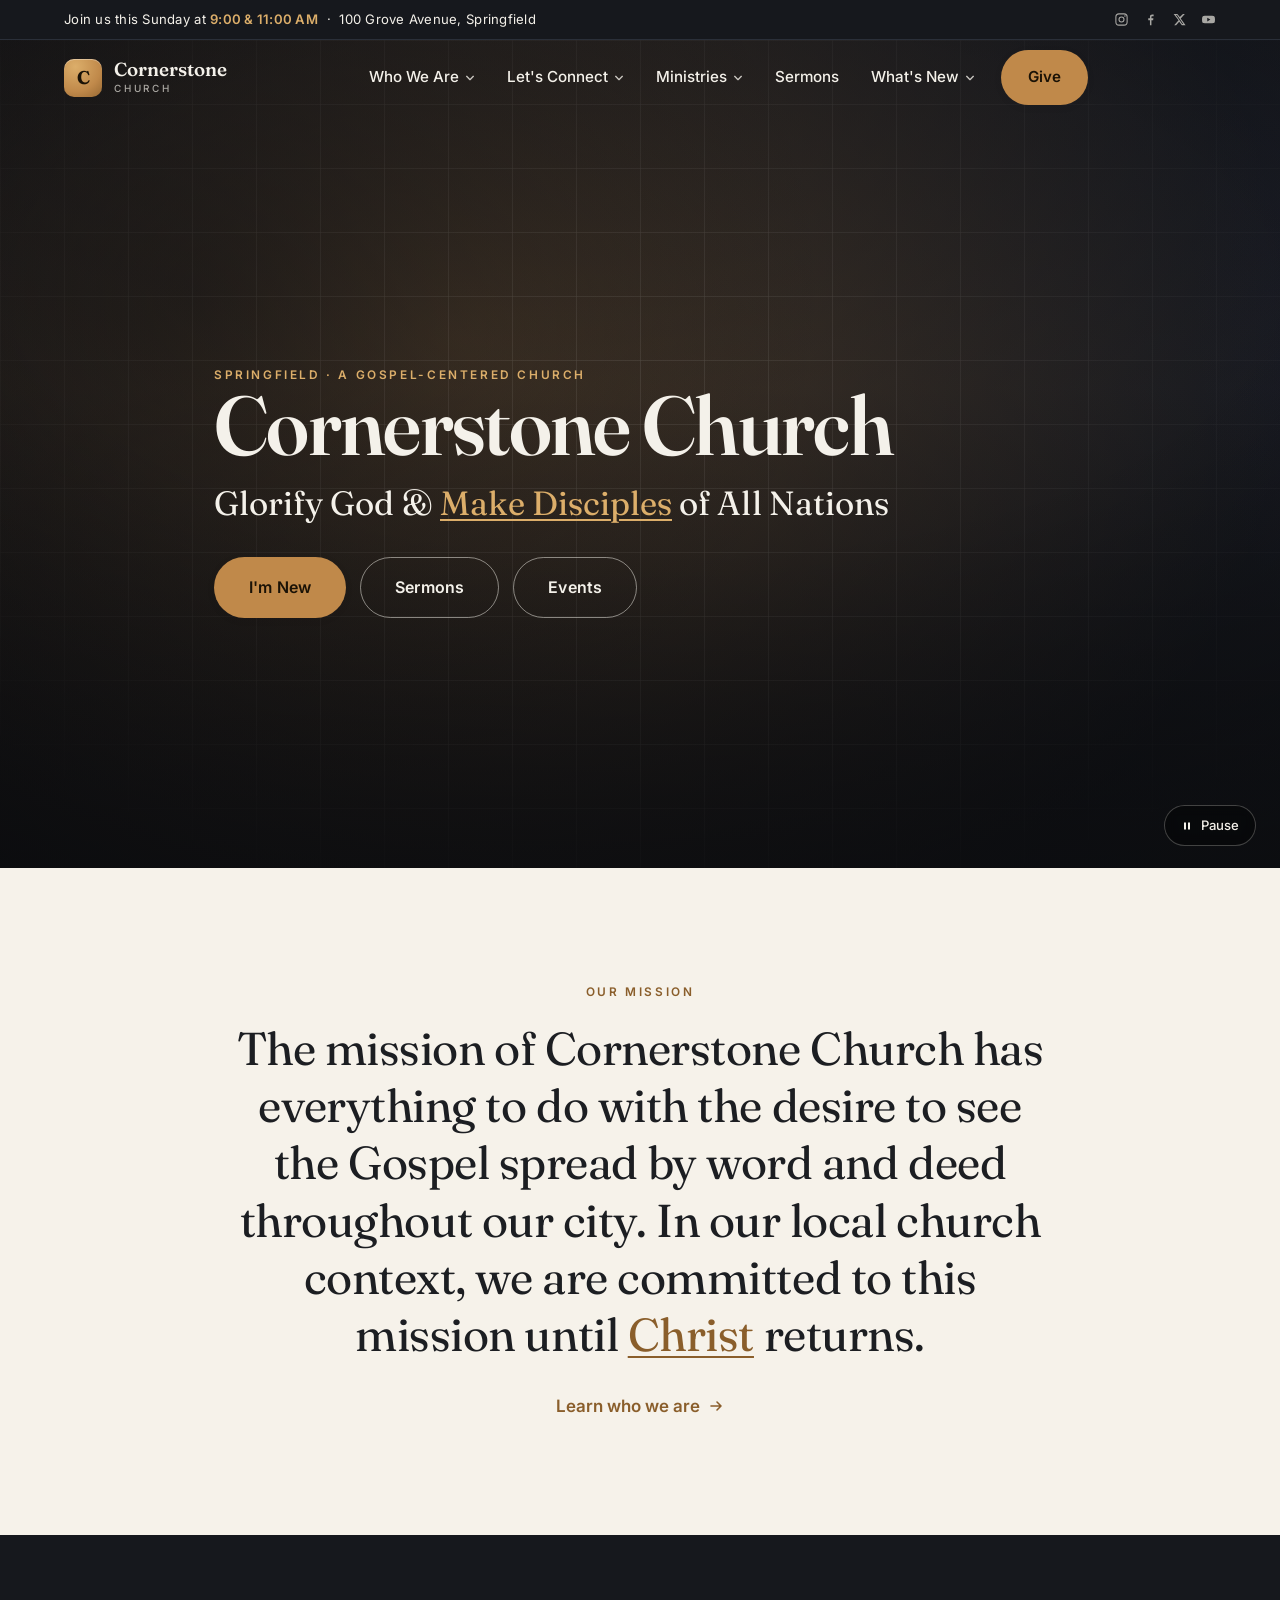
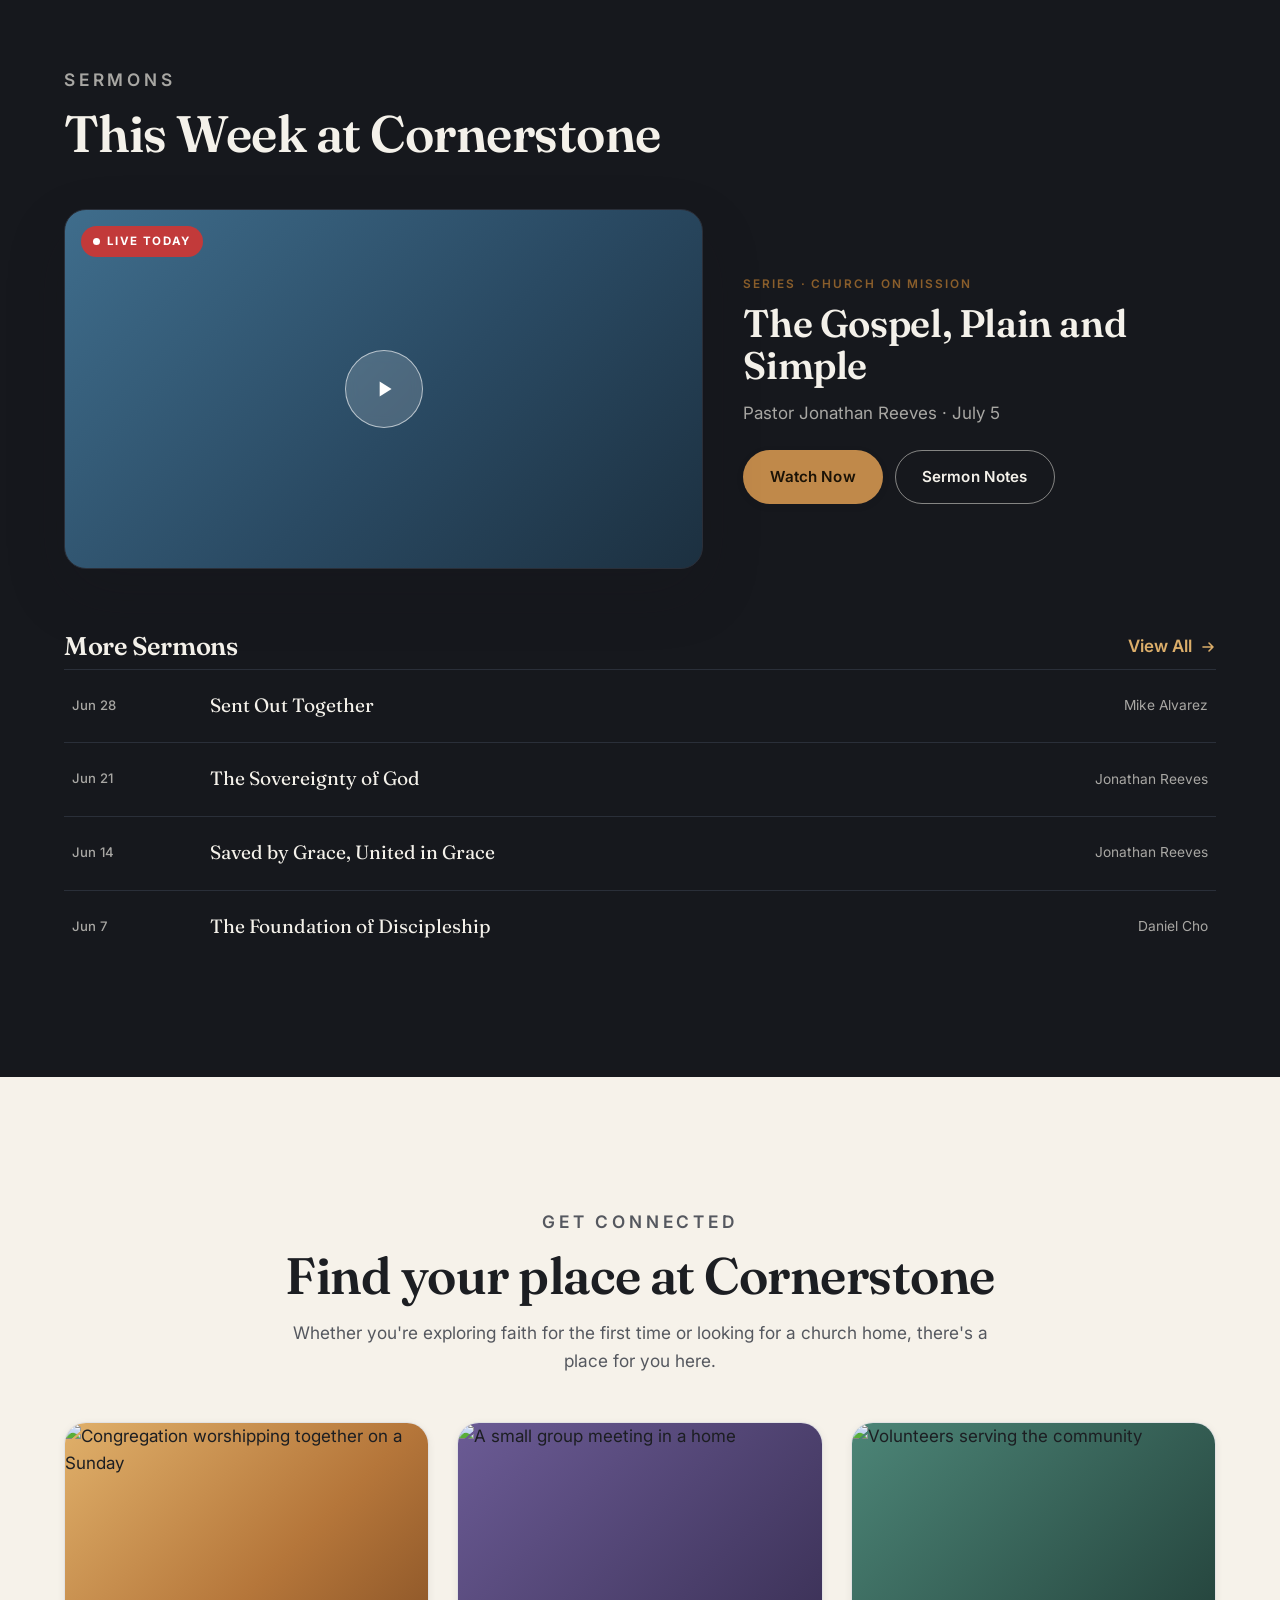
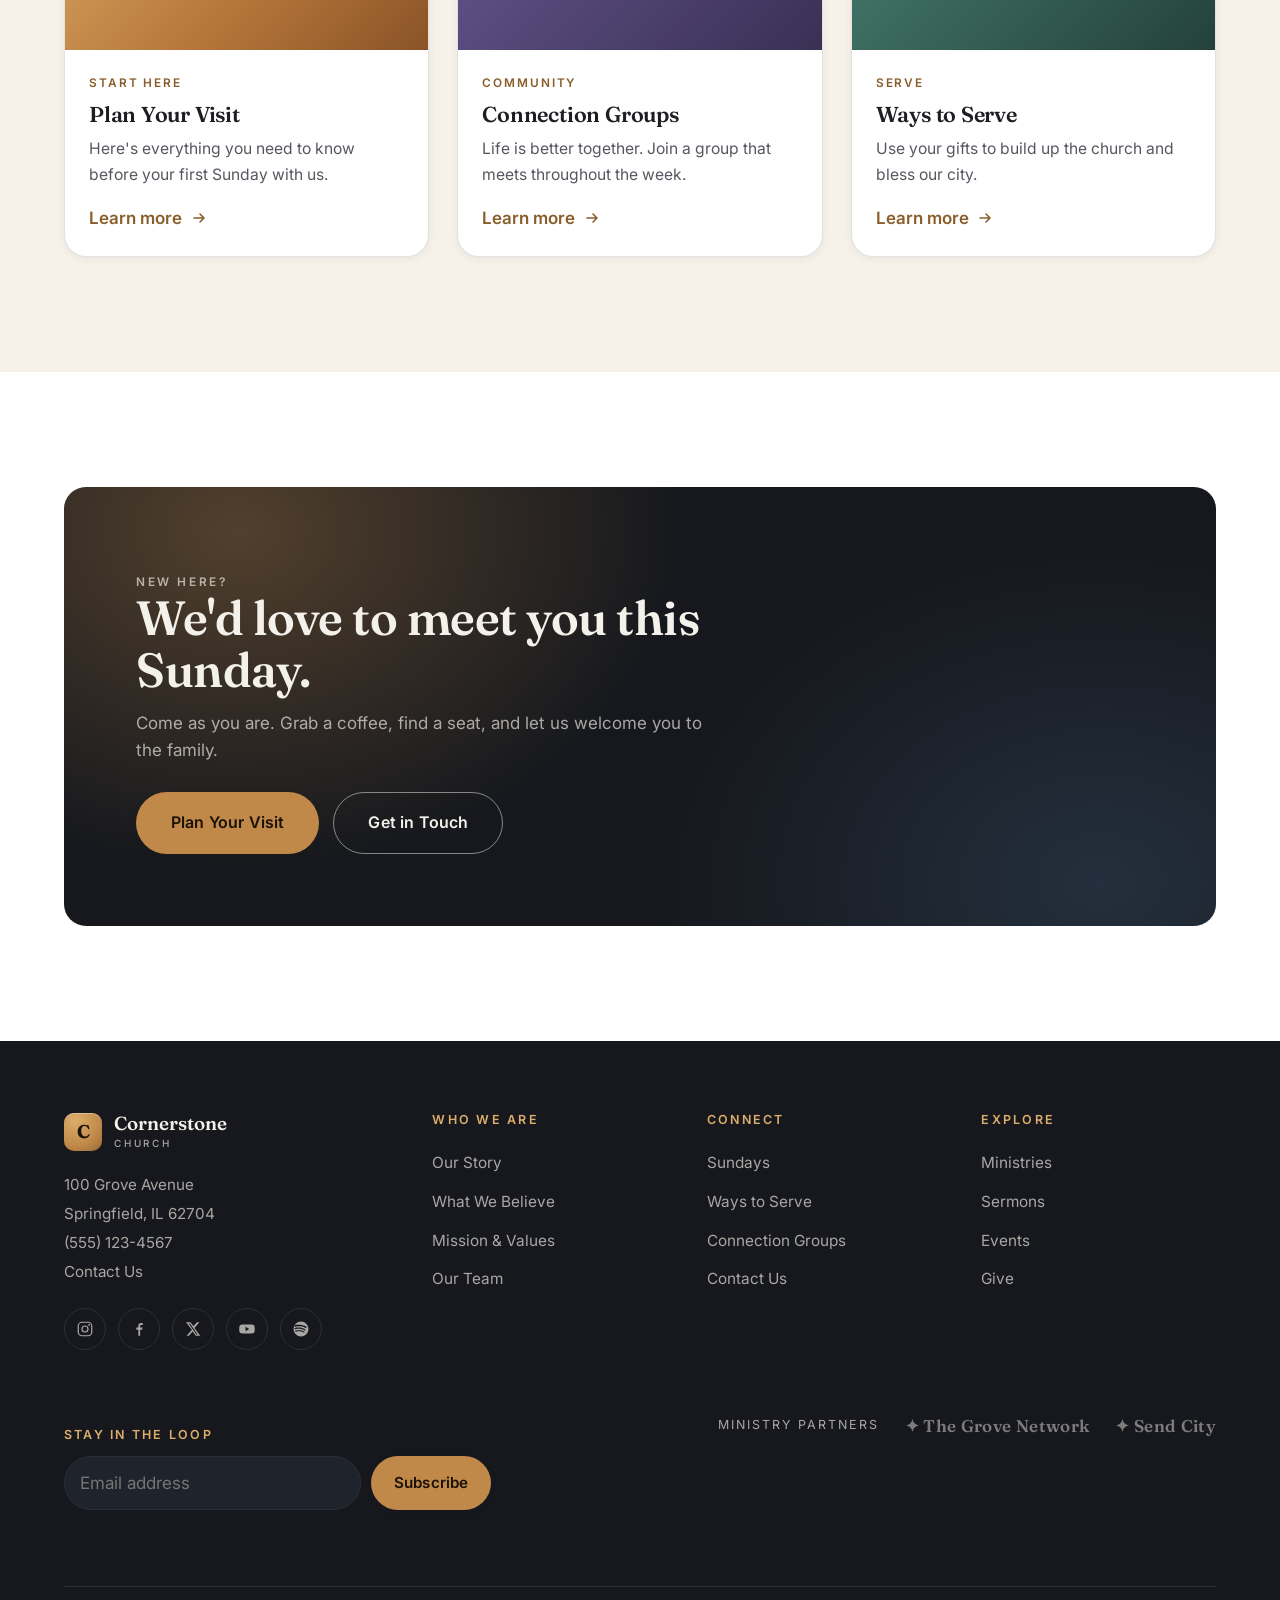
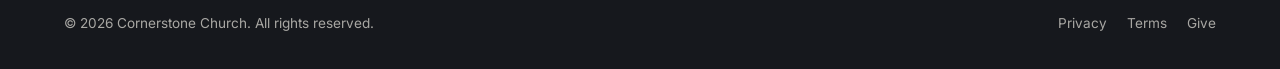
==== index.html @ a3714016 "Add files via upload" ====
<!DOCTYPE html>
<html lang="en">
<head>
  <meta charset="UTF-8" />
  <meta name="viewport" content="width=device-width, initial-scale=1" />
  <title>Cornerstone Church</title>
  <meta name="description" content="Cornerstone Church exists to glorify God and make disciples of all nations. Join us on Sundays, listen to a sermon, and find your place in our community." />
  <link rel="preconnect" href="https://fonts.googleapis.com" />
  <link rel="preconnect" href="https://fonts.gstatic.com" crossorigin />
  <link rel="stylesheet" href="assets/css/styles.css" />
</head>
<body>

  <!-- ================= Announcement bar ================= -->
  <div class="topbar">
    <div class="container topbar__inner">
      <span class="topbar__msg">Join us this Sunday at <strong>9:00&nbsp;&amp;&nbsp;11:00&nbsp;AM</strong> &nbsp;·&nbsp; 100 Grove Avenue, Springfield</span>
      <div class="topbar__socials">
        <a href="#" aria-label="Instagram"><svg viewBox="0 0 24 24" fill="none"><rect x="3" y="3" width="18" height="18" rx="5" stroke="currentColor" stroke-width="1.7"/><circle cx="12" cy="12" r="4" stroke="currentColor" stroke-width="1.7"/><circle cx="17.5" cy="6.5" r="1.2" fill="currentColor"/></svg></a>
        <a href="#" aria-label="Facebook"><svg viewBox="0 0 24 24" fill="currentColor"><path d="M13.5 21v-8h2.7l.4-3h-3.1V8.2c0-.87.24-1.46 1.5-1.46H17V4.06C16.7 4.02 15.8 3.94 14.77 3.94c-2.16 0-3.64 1.32-3.64 3.74V10H8.4v3h2.73v8z"/></svg></a>
        <a href="#" aria-label="X"><svg viewBox="0 0 24 24" fill="currentColor"><path d="M17.5 3h3l-6.6 7.5L21.7 21h-5.9l-4.3-5.6L6.5 21H3.5l7-8L2.6 3h6l3.9 5.1zM16.4 19.2h1.6L8 4.7H6.3z"/></svg></a>
        <a href="#" aria-label="YouTube"><svg viewBox="0 0 24 24" fill="currentColor"><path d="M22 8.2a2.6 2.6 0 0 0-1.83-1.84C18.5 6 12 6 12 6s-6.5 0-8.17.36A2.6 2.6 0 0 0 2 8.2 27 27 0 0 0 1.6 12 27 27 0 0 0 2 15.8a2.6 2.6 0 0 0 1.83 1.84C5.5 18 12 18 12 18s6.5 0 8.17-.36A2.6 2.6 0 0 0 22 15.8 27 27 0 0 0 22.4 12 27 27 0 0 0 22 8.2zM10 15V9l5 3z"/></svg></a>
      </div>
    </div>
  </div>

  <!-- ================= Header / Nav (transparent over hero) ================= -->
  <header class="nav" id="site-nav">
    <div class="container nav__inner">
      <a class="brand" href="index.html" aria-label="Cornerstone Church home">
        <span class="brand__mark">C</span>
        <span class="brand__name">Cornerstone<small>Church</small></span>
      </a>

      <nav aria-label="Primary navigation">
        <ul class="menu">
          <li class="has-mega">
            <a class="menu__link" href="about.html">Who We Are
              <svg class="caret" viewBox="0 0 12 12" fill="none"><path d="M2 4l4 4 4-4" stroke="currentColor" stroke-width="1.6" stroke-linecap="round" stroke-linejoin="round"/></svg>
            </a>
            <div class="mega">
              <div class="mega__lead"><b>Who We Are</b></div>
              <a class="mega__link" href="about.html">Our Story <small>How Cornerstone began</small></a>
              <a class="mega__link" href="about.html#what-we-believe">What We Believe</a>
              <a class="mega__link" href="about.html#mission-values">Mission &amp; Values</a>
              <a class="mega__link" href="about.html#team">Our Team</a>
            </div>
          </li>

          <li class="has-mega">
            <a class="menu__link" href="connect.html">Let's Connect
              <svg class="caret" viewBox="0 0 12 12" fill="none"><path d="M2 4l4 4 4-4" stroke="currentColor" stroke-width="1.6" stroke-linecap="round" stroke-linejoin="round"/></svg>
            </a>
            <div class="mega">
              <div class="mega__lead"><b>Let's Connect</b></div>
              <a class="mega__link" href="connect.html#sundays">Sundays at Cornerstone</a>
              <a class="mega__link" href="connect.html#serve">Ways to Serve</a>
              <a class="mega__link" href="connect.html#prayer">Prayer Requests</a>
              <a class="mega__link" href="contact.html">Contact Us</a>
            </div>
          </li>

          <li class="has-mega">
            <a class="menu__link" href="ministries.html">Ministries
              <svg class="caret" viewBox="0 0 12 12" fill="none"><path d="M2 4l4 4 4-4" stroke="currentColor" stroke-width="1.6" stroke-linecap="round" stroke-linejoin="round"/></svg>
            </a>
            <div class="mega">
              <div class="mega__lead"><b>Our Ministries</b></div>
              <a class="mega__link" href="ministries.html#kids">Kids</a>
              <a class="mega__link" href="ministries.html#youth">Youth</a>
              <a class="mega__link" href="ministries.html#groups">Connection Groups</a>
              <a class="mega__link" href="ministries.html#college">The Salt Company</a>
              <a class="mega__link" href="ministries.html#local">Local Missions</a>
              <a class="mega__link" href="ministries.html#global">Global Missions</a>
            </div>
          </li>

          <li><a class="menu__link" href="sermons.html">Sermons</a></li>

          <li class="has-mega">
            <a class="menu__link" href="connect.html#events">What's New
              <svg class="caret" viewBox="0 0 12 12" fill="none"><path d="M2 4l4 4 4-4" stroke="currentColor" stroke-width="1.6" stroke-linecap="round" stroke-linejoin="round"/></svg>
            </a>
            <div class="mega">
              <div class="mega__lead"><b>What's New</b></div>
              <a class="mega__link" href="connect.html#events">Events</a>
              <a class="mega__link" href="connect.html#events">Calendar</a>
              <a class="mega__link" href="sermons.html">Latest Sermons</a>
            </div>
          </li>

          <li class="menu__cta"><a class="btn btn--primary" href="give.html">Give</a></li>
        </ul>
      </nav>

      <div style="display:flex; align-items:center; gap:12px;">
        <a class="btn btn--primary nav__mobile-cta" href="give.html">Give</a>
        <button class="nav__toggle" aria-label="Open menu" aria-controls="mobile-menu">
          <svg width="22" height="22" viewBox="0 0 24 24" fill="none"><path d="M3 6h18M3 12h18M3 18h18" stroke="currentColor" stroke-width="1.8" stroke-linecap="round"/></svg>
        </button>
      </div>
    </div>
  </header>

  <!-- ================= Mobile menu ================= -->
  <div class="mobile-menu" id="mobile-menu" aria-hidden="true">
    <div class="mobile-menu__head">
      <a class="brand" href="index.html"><span class="brand__mark">C</span><span class="brand__name">Cornerstone<small>Church</small></span></a>
      <button class="mobile-menu__close" aria-label="Close menu">
        <svg width="20" height="20" viewBox="0 0 24 24" fill="none"><path d="M6 6l12 12M18 6L6 18" stroke="currentColor" stroke-width="1.8" stroke-linecap="round"/></svg>
      </button>
    </div>

    <div class="m-group">
      <button class="m-group__btn">Who We Are <svg class="caret" viewBox="0 0 12 12" fill="none"><path d="M2 4l4 4 4-4" stroke="currentColor" stroke-width="1.6" stroke-linecap="round" stroke-linejoin="round"/></svg></button>
      <div class="m-sub">
        <a href="about.html">Our Story</a>
        <a href="about.html#what-we-believe">What We Believe</a>
        <a href="about.html#mission-values">Mission &amp; Values</a>
        <a href="about.html#team">Our Team</a>
      </div>
    </div>
    <div class="m-group">
      <button class="m-group__btn">Let's Connect <svg class="caret" viewBox="0 0 12 12" fill="none"><path d="M2 4l4 4 4-4" stroke="currentColor" stroke-width="1.6" stroke-linecap="round" stroke-linejoin="round"/></svg></button>
      <div class="m-sub">
        <a href="connect.html#sundays">Sundays at Cornerstone</a>
        <a href="connect.html#serve">Ways to Serve</a>
        <a href="connect.html#prayer">Prayer Requests</a>
        <a href="contact.html">Contact Us</a>
      </div>
    </div>
    <div class="m-group">
      <button class="m-group__btn">Ministries <svg class="caret" viewBox="0 0 12 12" fill="none"><path d="M2 4l4 4 4-4" stroke="currentColor" stroke-width="1.6" stroke-linecap="round" stroke-linejoin="round"/></svg></button>
      <div class="m-sub">
        <a href="ministries.html#kids">Kids</a>
        <a href="ministries.html#youth">Youth</a>
        <a href="ministries.html#groups">Connection Groups</a>
        <a href="ministries.html#college">The Salt Company</a>
        <a href="ministries.html#local">Local Missions</a>
        <a href="ministries.html#global">Global Missions</a>
      </div>
    </div>
    <div class="m-group">
      <button class="m-group__btn">What's New <svg class="caret" viewBox="0 0 12 12" fill="none"><path d="M2 4l4 4 4-4" stroke="currentColor" stroke-width="1.6" stroke-linecap="round" stroke-linejoin="round"/></svg></button>
      <div class="m-sub">
        <a href="sermons.html">Sermons</a>
        <a href="connect.html#events">Events</a>
        <a href="connect.html#events">Calendar</a>
      </div>
    </div>

    <div class="mobile-menu__actions">
      <a class="btn btn--primary btn--lg" href="give.html" style="justify-content:center;">Give</a>
      <a class="btn btn--ghost btn--lg" href="connect.html#sundays" style="justify-content:center;">I'm New</a>
    </div>
  </div>

  <!-- ================= Hero ================= -->
  <section class="hero" id="hero">
    <div class="hero__bg"></div>
    <!-- Optimized worship hero video: self-contained, muted, faststart. Poster paints instantly. -->
    <video class="hero__video" autoplay muted loop playsinline preload="auto" poster="assets/video/worship-hero-poster.jpg" aria-hidden="true">
      <source src="assets/video/worship-hero.mp4" type="video/mp4" />
    </video>
    <div class="hero__scrim"></div>
    <div class="hero__grid-overlay"></div>
    <div class="container hero__content">
      <p class="eyebrow eyebrow--light reveal">Springfield · A Gospel-Centered Church</p>
      <h1 class="reveal" data-reveal-delay="1">Cornerstone Church</h1>
      <p class="hero__sub reveal" data-reveal-delay="2">Glorify God &amp; <a href="about.html#mission-values">Make Disciples</a> of All Nations</p>
      <div class="hero__actions reveal" data-reveal-delay="3">
        <a class="btn btn--primary btn--lg" href="connect.html#sundays">I'm New</a>
        <a class="btn btn--ghost btn--lg" href="sermons.html">Sermons</a>
        <a class="btn btn--ghost btn--lg" href="connect.html#events">Events</a>
      </div>
    </div>
    <button class="hero__pause" aria-pressed="false" aria-label="Pause background animation">
      <svg width="12" height="12" viewBox="0 0 24 24" fill="currentColor"><path d="M6 5h4v14H6zM14 5h4v14h-4z"/></svg>
      <span>Pause</span>
    </button>
  </section>

  <!-- ================= Mission statement ================= -->
  <section class="section section--cream">
    <div class="container narrow center">
      <p class="eyebrow reveal">Our Mission</p>
      <p class="statement reveal" data-reveal-delay="1" style="margin-top:18px;">
        The mission of Cornerstone Church has everything to do with the desire to see the
        Gospel spread by word and deed throughout our city. In our local church context, we
        are committed to this mission until <a href="about.html#what-we-believe">Christ</a> returns.
      </p>
      <div class="reveal" data-reveal-delay="2" style="margin-top:30px;">
        <a class="link-arrow" href="about.html">Learn who we are
          <svg width="16" height="16" viewBox="0 0 16 16" fill="none"><path d="M3 8h10M9 4l4 4-4 4" stroke="currentColor" stroke-width="1.6" stroke-linecap="round" stroke-linejoin="round"/></svg>
        </a>
      </div>
    </div>
  </section>

  <!-- ================= Latest sermon ================= -->
  <section class="section section--dark">
    <div class="container">
      <div class="section-head reveal">
        <p class="eyebrow eyebrow--light">Sermons</p>
        <h2>This Week at Cornerstone</h2>
      </div>

      <div class="sermon-feature">
        <div class="sermon-feature__media grad-cool reveal">
          <span class="badge-live">Live Today</span>
          <div class="sermon-feature__play">
            <span class="play-btn"><svg width="26" height="26" viewBox="0 0 24 24" fill="currentColor"><path d="M8 5v14l11-7z"/></svg></span>
          </div>
        </div>
        <div class="reveal" data-reveal-delay="1">
          <p class="card__tag">Series · Church on Mission</p>
          <h3 style="font-size:clamp(1.8rem,3vw,2.6rem); margin:10px 0 14px;">The Gospel, Plain and Simple</h3>
          <p style="color:var(--text-invert-soft); margin-bottom:22px;">Pastor Jonathan Reeves · July 5</p>
          <div style="display:flex; gap:12px; flex-wrap:wrap;">
            <a class="btn btn--primary" href="sermons.html">Watch Now</a>
            <a class="btn btn--ghost" href="sermons.html">Sermon Notes</a>
          </div>
        </div>
      </div>

      <!-- More sermons -->
      <div style="display:flex; align-items:flex-end; justify-content:space-between; margin:64px 0 8px;" class="reveal">
        <h3 style="font-size:1.6rem;">More Sermons</h3>
        <a class="link-arrow link-arrow--light" href="sermons.html">View All
          <svg width="16" height="16" viewBox="0 0 16 16" fill="none"><path d="M3 8h10M9 4l4 4-4 4" stroke="currentColor" stroke-width="1.6" stroke-linecap="round" stroke-linejoin="round"/></svg>
        </a>
      </div>
      <div class="sermon-list reveal" data-reveal-delay="1">
        <a class="sermon-row" href="sermons.html">
          <span class="sermon-row__date">Jun 28</span>
          <span class="sermon-row__title">Sent Out Together</span>
          <span class="sermon-row__meta">Mike Alvarez</span>
        </a>
        <a class="sermon-row" href="sermons.html">
          <span class="sermon-row__date">Jun 21</span>
          <span class="sermon-row__title">The Sovereignty of God</span>
          <span class="sermon-row__meta">Jonathan Reeves</span>
        </a>
        <a class="sermon-row" href="sermons.html">
          <span class="sermon-row__date">Jun 14</span>
          <span class="sermon-row__title">Saved by Grace, United in Grace</span>
          <span class="sermon-row__meta">Jonathan Reeves</span>
        </a>
        <a class="sermon-row" href="sermons.html">
          <span class="sermon-row__date">Jun 7</span>
          <span class="sermon-row__title">The Foundation of Discipleship</span>
          <span class="sermon-row__meta">Daniel Cho</span>
        </a>
      </div>
    </div>
  </section>

  <!-- ================= Get connected ================= -->
  <section class="section section--cream">
    <div class="container">
      <div class="section-head section-head--center reveal">
        <p class="eyebrow">Get Connected</p>
        <h2>Find your place at Cornerstone</h2>
        <p>Whether you're exploring faith for the first time or looking for a church home, there's a place for you here.</p>
      </div>
      <div class="grid grid-3">
        <a class="card reveal" href="connect.html#sundays">
          <div class="card__media grad-warm"><img class="media-img" src="https://d8j0ntlcm91z4.cloudfront.net/user_3E9CPm0AuV3q70Xl4UHu15ShiqX/hf_20260827_152828_6ec32d91-7f77-4d59-9680-bf36b2cd5e67.png" alt="Congregation worshipping together on a Sunday" loading="lazy"></div>
          <div class="card__body">
            <span class="card__tag">Start Here</span>
            <h3 class="card__title">Plan Your Visit</h3>
            <p class="card__text">Here's everything you need to know before your first Sunday with us.</p>
            <span class="card__foot link-arrow">Learn more
              <svg width="16" height="16" viewBox="0 0 16 16" fill="none"><path d="M3 8h10M9 4l4 4-4 4" stroke="currentColor" stroke-width="1.6" stroke-linecap="round" stroke-linejoin="round"/></svg>
            </span>
          </div>
        </a>
        <a class="card reveal" data-reveal-delay="1" href="ministries.html#groups">
          <div class="card__media grad-3"><img class="media-img" src="https://d8j0ntlcm91z4.cloudfront.net/user_3E9CPm0AuV3q70Xl4UHu15ShiqX/hf_20260827_152829_5823cb05-038d-4dc3-8be7-37bb07fc2fe9.png" alt="A small group meeting in a home" loading="lazy"></div>
          <div class="card__body">
            <span class="card__tag">Community</span>
            <h3 class="card__title">Connection Groups</h3>
            <p class="card__text">Life is better together. Join a group that meets throughout the week.</p>
            <span class="card__foot link-arrow">Learn more
              <svg width="16" height="16" viewBox="0 0 16 16" fill="none"><path d="M3 8h10M9 4l4 4-4 4" stroke="currentColor" stroke-width="1.6" stroke-linecap="round" stroke-linejoin="round"/></svg>
            </span>
          </div>
        </a>
        <a class="card reveal" data-reveal-delay="2" href="connect.html#serve">
          <div class="card__media grad-4"><img class="media-img" src="https://d8j0ntlcm91z4.cloudfront.net/user_3E9CPm0AuV3q70Xl4UHu15ShiqX/hf_20260827_152828_44c387d2-a108-45a5-bc75-0851f982a51d.png" alt="Volunteers serving the community" loading="lazy"></div>
          <div class="card__body">
            <span class="card__tag">Serve</span>
            <h3 class="card__title">Ways to Serve</h3>
            <p class="card__text">Use your gifts to build up the church and bless our city.</p>
            <span class="card__foot link-arrow">Learn more
              <svg width="16" height="16" viewBox="0 0 16 16" fill="none"><path d="M3 8h10M9 4l4 4-4 4" stroke="currentColor" stroke-width="1.6" stroke-linecap="round" stroke-linejoin="round"/></svg>
            </span>
          </div>
        </a>
      </div>
    </div>
  </section>

  <!-- ================= CTA band ================= -->
  <section class="section section--paper">
    <div class="container">
      <div class="cta-band reveal">
        <p class="eyebrow eyebrow--light">New Here?</p>
        <h2>We'd love to meet you this Sunday.</h2>
        <p>Come as you are. Grab a coffee, find a seat, and let us welcome you to the family.</p>
        <div class="cta-band__actions">
          <a class="btn btn--primary btn--lg" href="connect.html#sundays">Plan Your Visit</a>
          <a class="btn btn--ghost btn--lg" href="contact.html">Get in Touch</a>
        </div>
      </div>
    </div>
  </section>

  <!-- ================= Footer ================= -->
  <footer class="footer">
    <div class="container">
      <div class="footer__top">
        <div class="footer__brand">
          <a class="brand" href="index.html"><span class="brand__mark">C</span><span class="brand__name">Cornerstone<small>Church</small></span></a>
          <p class="footer__addr">
            100 Grove Avenue<br />
            Springfield, IL 62704<br />
            <a href="tel:+15551234567">(555) 123-4567</a><br />
            <a href="contact.html">Contact Us</a>
          </p>
          <div class="socials">
            <a href="#" aria-label="Instagram"><svg viewBox="0 0 24 24" fill="none"><rect x="3" y="3" width="18" height="18" rx="5" stroke="currentColor" stroke-width="1.6"/><circle cx="12" cy="12" r="4" stroke="currentColor" stroke-width="1.6"/><circle cx="17.5" cy="6.5" r="1.2" fill="currentColor"/></svg></a>
            <a href="#" aria-label="Facebook"><svg viewBox="0 0 24 24" fill="currentColor"><path d="M13.5 21v-8h2.7l.4-3h-3.1V8.2c0-.87.24-1.46 1.5-1.46H17V4.06C16.7 4.02 15.8 3.94 14.77 3.94c-2.16 0-3.64 1.32-3.64 3.74V10H8.4v3h2.73v8z"/></svg></a>
            <a href="#" aria-label="X"><svg viewBox="0 0 24 24" fill="currentColor"><path d="M17.5 3h3l-6.6 7.5L21.7 21h-5.9l-4.3-5.6L6.5 21H3.5l7-8L2.6 3h6l3.9 5.1zM16.4 19.2h1.6L8 4.7H6.3z"/></svg></a>
            <a href="#" aria-label="YouTube"><svg viewBox="0 0 24 24" fill="currentColor"><path d="M22 8.2a2.6 2.6 0 0 0-1.83-1.84C18.5 6 12 6 12 6s-6.5 0-8.17.36A2.6 2.6 0 0 0 2 8.2 27 27 0 0 0 1.6 12 27 27 0 0 0 2 15.8a2.6 2.6 0 0 0 1.83 1.84C5.5 18 12 18 12 18s6.5 0 8.17-.36A2.6 2.6 0 0 0 22 15.8 27 27 0 0 0 22.4 12 27 27 0 0 0 22 8.2zM10 15V9l5 3z"/></svg></a>
            <a href="#" aria-label="Spotify"><svg viewBox="0 0 24 24" fill="currentColor"><path d="M12 2a10 10 0 1 0 0 20 10 10 0 0 0 0-20zm4.6 14.4a.75.75 0 0 1-1 .25c-2.8-1.7-6.3-2.08-10.4-1.14a.75.75 0 1 1-.33-1.46c4.5-1 8.4-.57 11.5 1.35.36.22.47.68.25 1zm1.2-2.9a.94.94 0 0 1-1.28.3c-3.2-1.96-8.06-2.53-11.84-1.38a.94.94 0 1 1-.54-1.8c4.3-1.3 9.68-.66 13.35 1.6.44.27.58.85.31 1.28zm.1-3C14.2 8.2 7.9 8 4.9 8.94a1.12 1.12 0 1 1-.65-2.15C7.7 5.7 14.66 5.93 18.98 8.5a1.12 1.12 0 1 1-1.16 1.92z"/></svg></a>
          </div>
        </div>

        <div class="footer__col">
          <h4>Who We Are</h4>
          <a href="about.html">Our Story</a>
          <a href="about.html#what-we-believe">What We Believe</a>
          <a href="about.html#mission-values">Mission &amp; Values</a>
          <a href="about.html#team">Our Team</a>
        </div>

        <div class="footer__col">
          <h4>Connect</h4>
          <a href="connect.html#sundays">Sundays</a>
          <a href="connect.html#serve">Ways to Serve</a>
          <a href="ministries.html#groups">Connection Groups</a>
          <a href="contact.html">Contact Us</a>
        </div>

        <div class="footer__col">
          <h4>Explore</h4>
          <a href="ministries.html">Ministries</a>
          <a href="sermons.html">Sermons</a>
          <a href="connect.html#events">Events</a>
          <a href="give.html">Give</a>
        </div>
      </div>

      <!-- Newsletter -->
      <div class="footer__top" style="margin-top:52px; grid-template-columns:1.4fr 2fr; align-items:start;">
        <div class="newsletter">
          <h4 style="font-family:var(--font-sans); font-size:.78rem; text-transform:uppercase; letter-spacing:.18em; color:var(--accent-2); margin-bottom:14px;">Stay in the loop</h4>
          <form data-newsletter novalidate>
            <input type="email" placeholder="Email address" aria-label="Email address" required />
            <button class="btn btn--primary" type="submit">Subscribe</button>
          </form>
          <p class="newsletter__msg" role="status" aria-live="polite"></p>
        </div>
        <div class="partners" style="justify-content:flex-end;">
          <span class="partners__label">Ministry Partners</span>
          <span class="partner-logo">✦ The Grove Network</span>
          <span class="partner-logo">✦ Send City</span>
        </div>
      </div>

      <div class="footer__bottom">
        <span>© <span data-year>2026</span> Cornerstone Church. All rights reserved.</span>
        <span style="display:flex; gap:20px; flex-wrap:wrap;">
          <a href="#">Privacy</a>
          <a href="#">Terms</a>
          <a href="give.html">Give</a>
        </span>
      </div>
    </div>
  </footer>

  <script src="assets/js/main.js"></script>
</body>
</html>
---- assets/css/styles.css ----
/* =====================================================================
   Cornerstone Church — Website Template
   A modern, self-contained church website (no external images/video).
   Structure inspired by Cottage Grove Church (Des Moines, IA).

   HOW TO CUSTOMIZE
   - Colors & fonts: edit the :root variables below.
   - Church name / service times / address: edit the HTML pages.
   - The hero "video" is a pure-CSS animated gradient (.hero__bg).
   ===================================================================== */

/* ---------- Fonts (with robust fallbacks if offline) ---------- */
@import url('https://fonts.googleapis.com/css2?family=Fraunces:opsz,wght@9..144,400;9..144,500;9..144,600;9..144,700&family=Inter:wght@400;500;600;700&display=swap');

/* ===================== Design Tokens ===================== */
:root {
  /* Brand colors */
  --ink:        #16181d;   /* near-black, dark sections + hero */
  --ink-2:      #1f232b;   /* slightly lifted charcoal */
  --ink-3:      #2a2f39;   /* borders on dark */
  --cream:      #f6f2ea;   /* warm off-white light sections */
  --paper:      #ffffff;
  --accent:     #c0894a;   /* warm brass/gold */
  --accent-2:   #dcae6a;   /* lighter gold */
  --accent-ink: #8a5e2b;   /* darker gold for text on cream */

  /* Text */
  --text:       #1c1e22;   /* body text on light */
  --text-soft:  #55585f;   /* muted on light */
  --text-invert:#f4f1ea;   /* text on dark */
  --text-invert-soft: rgba(244,241,234,.66);

  /* Lines & surfaces */
  --line:       rgba(20,22,26,.12);
  --line-strong:rgba(20,22,26,.22);

  /* Type */
  --font-display: 'Fraunces', 'Georgia', 'Times New Roman', serif;
  --font-sans:    'Inter', system-ui, -apple-system, 'Segoe UI', Roboto, sans-serif;

  /* Layout */
  --container: 1200px;
  --container-narrow: 860px;
  --radius: 14px;
  --radius-lg: 22px;
  --radius-pill: 999px;

  /* Motion & elevation */
  --ease: cubic-bezier(.22,.61,.36,1);
  --shadow-sm: 0 2px 8px rgba(20,22,26,.06);
  --shadow-md: 0 10px 30px rgba(20,22,26,.10);
  --shadow-lg: 0 24px 60px rgba(20,22,26,.18);

  /* Fixed chrome heights */
  --topbar-h: 40px;
  --nav-h: 76px;
}

/* ===================== Reset / Base ===================== */
*, *::before, *::after { box-sizing: border-box; }
* { margin: 0; }

html { scroll-behavior: smooth; -webkit-text-size-adjust: 100%; }

body {
  font-family: var(--font-sans);
  color: var(--text);
  background: var(--cream);
  line-height: 1.6;
  font-size: 17px;
  -webkit-font-smoothing: antialiased;
  text-rendering: optimizeLegibility;
  overflow-x: hidden;
}

img, svg, video { display: block; max-width: 100%; }
a { color: inherit; text-decoration: none; }
button { font: inherit; cursor: pointer; }
ul { list-style: none; padding: 0; }

h1, h2, h3, h4 {
  font-family: var(--font-display);
  font-weight: 600;
  line-height: 1.08;
  letter-spacing: -0.01em;
}

.eyebrow {
  font-family: var(--font-sans);
  text-transform: uppercase;
  letter-spacing: .22em;
  font-size: .74rem;
  font-weight: 600;
  color: var(--accent-ink);
}
.eyebrow--light { color: var(--accent-2); }

/* ===================== Layout helpers ===================== */
.container { width: 100%; max-width: var(--container); margin-inline: auto; padding-inline: 24px; }
.narrow    { max-width: var(--container-narrow); }
.section   { padding-block: clamp(64px, 9vw, 128px); }
.section--tight { padding-block: clamp(48px, 6vw, 84px); }

.section--dark  { background: var(--ink); color: var(--text-invert); }
.section--ink2  { background: var(--ink-2); color: var(--text-invert); }
.section--cream { background: var(--cream); }
.section--paper { background: var(--paper); }

.center { text-align: center; }
.max-60ch { max-width: 62ch; }
.mx-auto { margin-inline: auto; }

.grid { display: grid; gap: 28px; }
.grid-2 { grid-template-columns: repeat(2, 1fr); }
.grid-3 { grid-template-columns: repeat(3, 1fr); }
.grid-4 { grid-template-columns: repeat(4, 1fr); }

/* ===================== Buttons ===================== */
.btn {
  display: inline-flex; align-items: center; gap: .55em;
  padding: 14px 26px;
  border-radius: var(--radius-pill);
  font-weight: 600; font-size: .95rem;
  letter-spacing: .01em;
  border: 1.5px solid transparent;
  transition: transform .25s var(--ease), background-color .25s var(--ease), color .25s var(--ease), border-color .25s var(--ease), box-shadow .25s var(--ease);
  white-space: nowrap;
}
.btn:hover { transform: translateY(-2px); }
.btn:active { transform: translateY(0); }

.btn--primary { background: var(--accent); color: #1a1206; box-shadow: var(--shadow-sm); }
.btn--primary:hover { background: var(--accent-2); box-shadow: var(--shadow-md); }

.btn--ghost { background: transparent; color: var(--text-invert); border-color: rgba(244,241,234,.5); }
.btn--ghost:hover { background: rgba(244,241,234,.1); border-color: var(--text-invert); }

.btn--dark { background: var(--ink); color: var(--text-invert); }
.btn--dark:hover { background: var(--ink-2); }

.btn--outline-ink { background: transparent; color: var(--text); border-color: var(--line-strong); }
.btn--outline-ink:hover { background: var(--ink); color: var(--text-invert); border-color: var(--ink); }

.btn--lg { padding: 17px 34px; font-size: 1rem; }

.link-arrow {
  display: inline-flex; align-items: center; gap: .5em;
  font-weight: 600; color: var(--accent-ink);
}
.link-arrow svg { transition: transform .25s var(--ease); }
.link-arrow:hover svg { transform: translateX(4px); }
.link-arrow--light { color: var(--accent-2); }

/* ===================== Announcement bar ===================== */
.topbar {
  background: var(--ink);
  color: var(--text-invert);
  min-height: var(--topbar-h);
  display: flex; align-items: center;
  font-size: .82rem; letter-spacing: .02em;
  border-bottom: 1px solid var(--ink-3);
}
.topbar__inner { display: flex; align-items: center; justify-content: space-between; gap: 16px; width: 100%; }
.topbar__msg { text-align: left; }
.topbar strong { color: var(--accent-2); font-weight: 600; }
.topbar__socials { display: flex; align-items: center; gap: 14px; flex: none; }
.topbar__socials a { color: var(--text-invert-soft); display: inline-flex; transition: color .2s var(--ease); }
.topbar__socials a:hover { color: var(--accent-2); }
.topbar__socials svg { width: 15px; height: 15px; }

/* Social icons on light backgrounds (e.g. Contact page). Higher specificity than
   the footer's .socials a so the dark glyph color wins on light surfaces. */
.socials.socials--ink a { color: var(--text-soft); border-color: var(--line-strong); }
.socials.socials--ink a:hover { color: #1a1206; background: var(--accent-2); border-color: var(--accent-2); }

/* ===================== Header / Nav ===================== */
.nav {
  position: sticky; top: 0; z-index: 60;
  height: var(--nav-h);
  background: rgba(22,24,29,.0);
  transition: background-color .3s var(--ease), box-shadow .3s var(--ease), border-color .3s var(--ease);
  border-bottom: 1px solid transparent;
}
.nav__inner {
  height: 100%;
  display: flex; align-items: center; justify-content: space-between;
  gap: 24px;
}

/* Solid states: when scrolled OR on interior (non-hero) pages */
.nav.is-solid, .nav.is-scrolled {
  background: rgba(18,20,25,.92);
  backdrop-filter: saturate(140%) blur(10px);
  border-bottom-color: var(--ink-3);
  box-shadow: 0 8px 30px rgba(0,0,0,.25);
}

.brand { display: inline-flex; align-items: center; gap: 12px; color: var(--text-invert); }
.brand__mark {
  width: 38px; height: 38px; border-radius: 10px; flex: none;
  background:
    radial-gradient(120% 120% at 30% 20%, var(--accent-2), var(--accent) 55%, var(--accent-ink) 100%);
  display: grid; place-items: center;
  color: #1a1206; font-family: var(--font-display); font-weight: 700; font-size: 1.15rem;
  box-shadow: inset 0 1px 0 rgba(255,255,255,.35);
}
.brand__name { font-family: var(--font-display); font-weight: 600; font-size: 1.18rem; line-height: 1; color: var(--text-invert); }
.brand__name small { display: block; font-family: var(--font-sans); font-weight: 500; font-size: .62rem; letter-spacing: .28em; text-transform: uppercase; color: var(--text-invert-soft); margin-top: 5px; }

/* Primary menu */
.menu { display: flex; align-items: center; gap: 4px; }
.menu > li { position: relative; }
.menu__link {
  display: inline-flex; align-items: center; gap: 6px;
  padding: 10px 14px; border-radius: 10px;
  color: var(--text-invert); font-weight: 500; font-size: .95rem;
  transition: background-color .2s var(--ease), color .2s var(--ease);
}
.menu__link:hover { background: rgba(244,241,234,.1); }
.menu__link.is-active { color: var(--accent-2); }
.menu__link .caret { width: 10px; height: 10px; transition: transform .25s var(--ease); opacity: .8; }
.has-mega:hover .caret, .has-mega:focus-within .caret { transform: rotate(180deg); }

.menu__cta { margin-left: 8px; }

/* Mega menu / dropdown */
.mega {
  position: absolute; top: calc(100% + 10px); left: 50%; transform: translateX(-50%) translateY(8px);
  min-width: 260px; background: var(--paper); color: var(--text);
  border-radius: var(--radius); box-shadow: var(--shadow-lg);
  padding: 12px; opacity: 0; visibility: hidden; pointer-events: none;
  transition: opacity .22s var(--ease), transform .22s var(--ease), visibility .22s;
  border: 1px solid var(--line);
}
.has-mega:hover .mega, .has-mega:focus-within .mega {
  opacity: 1; visibility: visible; pointer-events: auto; transform: translateX(-50%) translateY(0);
}
.mega::before { /* hover bridge */
  content: ""; position: absolute; bottom: 100%; left: 0; right: 0; height: 14px;
}
.mega__link { display: block; padding: 10px 14px; border-radius: 9px; font-size: .95rem; font-weight: 500; color: var(--text); transition: background-color .18s var(--ease), color .18s var(--ease); }
.mega__link:hover { background: var(--cream); color: var(--accent-ink); }
.mega__link small { display: block; font-weight: 400; color: var(--text-soft); font-size: .82rem; margin-top: 2px; }
.mega__lead { padding: 10px 14px 12px; border-bottom: 1px solid var(--line); margin-bottom: 6px; }
.mega__lead b { font-family: var(--font-display); font-size: 1.05rem; }

/* Mobile controls */
.nav__toggle { display: none; }
.nav__mobile-cta { display: none; }

/* ===================== Mobile menu ===================== */
.mobile-menu {
  position: fixed; inset: 0; z-index: 70;
  background: var(--ink);
  transform: translateX(100%);
  transition: transform .38s var(--ease);
  display: flex; flex-direction: column;
  padding: 20px 24px 40px;
  overflow-y: auto;
}
.mobile-menu.is-open { transform: translateX(0); }
.mobile-menu__head { display: flex; align-items: center; justify-content: space-between; height: var(--nav-h); }
.mobile-menu__close { width: 44px; height: 44px; border-radius: 10px; border: 1px solid var(--ink-3); background: transparent; color: var(--text-invert); display: grid; place-items: center; }
.m-group { border-top: 1px solid var(--ink-3); }
.m-group__btn { width: 100%; display: flex; align-items: center; justify-content: space-between; padding: 18px 4px; color: var(--text-invert); font-family: var(--font-display); font-size: 1.35rem; background: none; border: none; }
.m-group__btn .caret { width: 14px; transition: transform .25s var(--ease); }
.m-group.is-open .m-group__btn .caret { transform: rotate(180deg); }
.m-sub { max-height: 0; overflow: hidden; transition: max-height .3s var(--ease); }
.m-group.is-open .m-sub { max-height: 480px; }
.m-sub a { display: block; padding: 11px 4px 11px 16px; color: var(--text-invert-soft); font-size: 1.02rem; }
.m-sub a:hover { color: var(--accent-2); }
.mobile-menu__actions { margin-top: 28px; display: grid; gap: 12px; }

/* ===================== Hero ===================== */
.hero {
  position: relative;
  min-height: min(92vh, 860px);
  margin-top: calc(-1 * var(--nav-h)); /* pull under transparent nav */
  padding-top: var(--nav-h);
  display: grid; align-items: center;
  color: var(--text-invert);
  overflow: hidden;
  isolation: isolate;
}
.hero__bg {
  position: absolute; inset: 0; z-index: -3;
  background:
    radial-gradient(60% 80% at 20% 20%, rgba(192,137,74,.42), transparent 60%),
    radial-gradient(70% 90% at 85% 15%, rgba(120,80,150,.30), transparent 55%),
    radial-gradient(90% 90% at 70% 90%, rgba(40,90,120,.38), transparent 60%),
    linear-gradient(210deg, #20242e, #14161b 60%, #0f1013);
  background-size: 180% 180%, 200% 200%, 200% 200%, 100% 100%;
  animation: heroDrift 26s var(--ease) infinite alternate;
}
.hero__bg::after { /* subtle grain/vignette */
  content: ""; position: absolute; inset: 0;
  background: radial-gradient(120% 80% at 50% 30%, transparent 40%, rgba(0,0,0,.5) 100%);
}
@keyframes heroDrift {
  0%   { background-position: 0% 0%, 100% 0%, 50% 100%, 0 0; }
  100% { background-position: 100% 60%, 0% 40%, 30% 60%, 0 0; }
}
.hero.is-paused .hero__bg { animation-play-state: paused; }

/* Generated worship video layer (sits above the gradient fallback) */
.hero__video {
  position: absolute; inset: 0; z-index: -2;
  width: 100%; height: 100%; object-fit: cover;
  opacity: 0; transition: opacity 1.2s var(--ease);
}
.hero__video.is-ready { opacity: 1; }
/* Darkening scrim so the light hero text stays legible over bright footage */
.hero__scrim {
  position: absolute; inset: 0; z-index: -1; pointer-events: none;
  background:
    linear-gradient(180deg, rgba(12,13,16,.55), rgba(12,13,16,.30) 42%, rgba(12,13,16,.78)),
    radial-gradient(90% 120% at 15% 30%, rgba(12,13,16,.45), transparent 55%);
}

.hero__grid-overlay { /* faint line texture */
  position: absolute; inset: 0; z-index: -1; opacity: .16; pointer-events: none;
  background-image: linear-gradient(rgba(255,255,255,.5) 1px, transparent 1px),
                    linear-gradient(90deg, rgba(255,255,255,.5) 1px, transparent 1px);
  background-size: 64px 64px; mask-image: radial-gradient(70% 70% at 50% 40%, #000, transparent);
}

.hero__content { max-width: 900px; }
.hero h1 {
  font-size: clamp(2.6rem, 7vw, 5.2rem);
  font-weight: 600; letter-spacing: -0.02em; line-height: .98;
}
.hero__sub {
  font-family: var(--font-display);
  font-size: clamp(1.3rem, 3vw, 2.1rem);
  font-weight: 400; color: var(--text-invert); margin-top: 18px; line-height: 1.15;
}
.hero__sub a { color: var(--accent-2); text-decoration: underline; text-underline-offset: 4px; text-decoration-thickness: 1.5px; }
.hero__actions { display: flex; flex-wrap: wrap; gap: 14px; margin-top: 34px; }

.hero__pause {
  position: absolute; right: 24px; bottom: 22px; z-index: 3;
  display: inline-flex; align-items: center; gap: 8px;
  padding: 9px 16px; border-radius: var(--radius-pill);
  background: rgba(0,0,0,.35); color: var(--text-invert);
  border: 1px solid rgba(244,241,234,.25); font-size: .82rem; font-weight: 500;
  backdrop-filter: blur(6px);
}
.hero__pause:hover { background: rgba(0,0,0,.55); }

/* Interior page header (non-hero) — extends behind the solid sticky nav */
.pagehead {
  position: relative; background: var(--ink); color: var(--text-invert);
  margin-top: calc(-1 * var(--nav-h));
  padding-top: calc(var(--nav-h) + 56px); padding-bottom: 64px; overflow: hidden;
  isolation: isolate;
}
.pagehead::before {
  content: ""; position: absolute; inset: 0; z-index: -1; opacity: .9;
  background:
    radial-gradient(60% 120% at 10% 0%, rgba(192,137,74,.28), transparent 55%),
    radial-gradient(50% 120% at 95% 10%, rgba(60,90,120,.28), transparent 55%),
    var(--ink);
}
.pagehead__breadcrumb { color: var(--text-invert-soft); font-size: .85rem; margin-bottom: 14px; letter-spacing: .02em; }
.pagehead__breadcrumb a:hover { color: var(--accent-2); }
.pagehead h1 { font-size: clamp(2.2rem, 5vw, 3.8rem); }
.pagehead p { color: var(--text-invert-soft); max-width: 60ch; margin-top: 16px; font-size: 1.08rem; }

/* ===================== Generic sections ===================== */
.section-head { max-width: 720px; margin-bottom: 48px; }
.section-head h2 { font-size: clamp(2rem, 4.4vw, 3.2rem); margin-top: 12px; }
.section-head p { color: var(--text-soft); margin-top: 16px; font-size: 1.08rem; }
.section--dark .section-head p, .section--ink2 .section-head p { color: var(--text-invert-soft); }
.section-head--center { margin-inline: auto; text-align: center; }

/* Big statement / mission */
.statement { font-family: var(--font-display); font-weight: 400; font-size: clamp(1.6rem, 3.6vw, 2.9rem); line-height: 1.24; letter-spacing: -.01em; }
.statement a { color: var(--accent-2); text-decoration: underline; text-underline-offset: 5px; text-decoration-thickness: 1.5px; }
.section--cream .statement a, .section--paper .statement a { color: var(--accent-ink); }

/* ===================== Cards ===================== */
.card {
  background: var(--paper); border-radius: var(--radius-lg);
  border: 1px solid var(--line); overflow: hidden;
  box-shadow: var(--shadow-sm);
  transition: transform .3s var(--ease), box-shadow .3s var(--ease), border-color .3s var(--ease);
  display: flex; flex-direction: column;
}
.card:hover { transform: translateY(-6px); box-shadow: var(--shadow-lg); border-color: var(--line-strong); }
.card__media { aspect-ratio: 16/10; position: relative; overflow: hidden; }
.card__media-fallback {
  position: absolute; inset: 0;
  display: grid; place-items: center; color: rgba(255,255,255,.9);
  font-family: var(--font-display); font-size: 1.1rem; letter-spacing: .04em;
}
/* Real images fill their media slot; the gradient class stays behind as fallback */
.media-img { position: absolute; inset: 0; width: 100%; height: 100%; object-fit: cover; z-index: 1; }
.card__body { padding: 24px; display: flex; flex-direction: column; gap: 10px; flex: 1; }
.card__tag { font-size: .74rem; text-transform: uppercase; letter-spacing: .16em; font-weight: 600; color: var(--accent-ink); }
.card__title { font-size: 1.35rem; }
.card__text { color: var(--text-soft); font-size: .98rem; }
.card__foot { margin-top: auto; padding-top: 8px; }

/* Gradient media presets (stand in for photos) */
.grad-1 { background: linear-gradient(135deg, #c0894a, #8a5e2b); }
.grad-2 { background: linear-gradient(135deg, #3f6d8c, #23384a); }
.grad-3 { background: linear-gradient(135deg, #6b5b95, #3a3055); }
.grad-4 { background: linear-gradient(135deg, #4c8577, #23413a); }
.grad-5 { background: linear-gradient(135deg, #b5643f, #6e3320); }
.grad-6 { background: linear-gradient(135deg, #7d8a52, #444d29); }
.grad-warm { background: linear-gradient(135deg, #e0b06a, #b5763a 60%, #8a5427); }
.grad-cool { background: linear-gradient(135deg, #3f6d8c, #2a4a63 55%, #1c3040); }

/* Sermon list */
.sermon-feature { display: grid; grid-template-columns: 1.15fr .85fr; gap: 40px; align-items: center; }
.sermon-feature__media {
  position: relative; aspect-ratio: 16/9; border-radius: var(--radius-lg); overflow: hidden;
  box-shadow: var(--shadow-lg); border: 1px solid var(--ink-3);
}
.sermon-feature__play {
  position: absolute; inset: 0; display: grid; place-items: center;
}
.play-btn {
  width: 78px; height: 78px; border-radius: 50%;
  background: rgba(255,255,255,.16); backdrop-filter: blur(6px);
  border: 1.5px solid rgba(255,255,255,.6); color: #fff;
  display: grid; place-items: center; transition: transform .25s var(--ease), background-color .25s var(--ease);
}
.play-btn:hover { transform: scale(1.06); background: rgba(255,255,255,.28); }
.badge-live {
  position: absolute; top: 16px; left: 16px; z-index: 2;
  display: inline-flex; align-items: center; gap: 7px;
  background: #c23a3a; color: #fff; font-size: .72rem; font-weight: 700; letter-spacing: .12em;
  text-transform: uppercase; padding: 6px 12px; border-radius: var(--radius-pill);
}
.badge-live::before { content: ""; width: 7px; height: 7px; border-radius: 50%; background: #fff; animation: pulse 1.4s infinite; }
@keyframes pulse { 0%,100% { opacity: 1; } 50% { opacity: .3; } }

.sermon-list { display: grid; gap: 2px; }
.sermon-row {
  display: grid; grid-template-columns: 120px 1fr auto; gap: 18px; align-items: center;
  padding: 20px 8px; border-top: 1px solid var(--line);
  transition: background-color .2s var(--ease), padding .2s var(--ease);
}
.section--dark .sermon-row { border-top-color: var(--ink-3); }
.sermon-row:hover { background: rgba(192,137,74,.08); padding-inline: 14px; }
.sermon-row__date { font-size: .82rem; color: var(--text-soft); font-weight: 500; }
.section--dark .sermon-row__date { color: var(--text-invert-soft); }
.sermon-row__title { font-family: var(--font-display); font-size: 1.2rem; }
.sermon-row__meta { font-size: .86rem; color: var(--text-soft); }
.section--dark .sermon-row__meta { color: var(--text-invert-soft); }

/* Value / feature small blocks */
.feature { display: flex; flex-direction: column; gap: 14px; }
.feature__icon {
  width: 54px; height: 54px; border-radius: 14px; flex: none;
  display: grid; place-items: center; color: #1a1206;
  background: radial-gradient(120% 120% at 30% 20%, var(--accent-2), var(--accent) 60%, var(--accent-ink));
  box-shadow: inset 0 1px 0 rgba(255,255,255,.35);
}
.feature__icon svg { width: 26px; height: 26px; }
.feature h3 { font-size: 1.3rem; }
.feature p { color: var(--text-soft); font-size: .98rem; }
.section--dark .feature p, .section--ink2 .feature p { color: var(--text-invert-soft); }

/* Numbered list of values */
.value-row { display: grid; grid-template-columns: 64px 1fr; gap: 22px; padding-block: 26px; border-top: 1px solid var(--line); }
.value-row__num { font-family: var(--font-display); font-size: 2rem; color: var(--accent-ink); line-height: 1; }
.value-row h3 { font-size: 1.4rem; margin-bottom: 8px; }
.value-row p { color: var(--text-soft); }

/* Team grid */
.team-card { text-align: center; }
.team-card__photo { aspect-ratio: 1; border-radius: var(--radius-lg); overflow: hidden; position: relative; box-shadow: var(--shadow-sm); }
.team-card__photo .card__media-fallback { font-size: 2.4rem; }
.team-card h3 { font-size: 1.22rem; margin-top: 16px; }
.team-card p { color: var(--accent-ink); font-size: .9rem; font-weight: 600; letter-spacing: .02em; }

/* Split feature (image + text) */
.split { display: grid; grid-template-columns: 1fr 1fr; gap: 56px; align-items: center; }
.split--reverse .split__media { order: 2; }
.split__media { aspect-ratio: 4/3; border-radius: var(--radius-lg); overflow: hidden; position: relative; box-shadow: var(--shadow-md); }
.split__media .card__media-fallback { font-size: 1.4rem; }
.split__body h2 { font-size: clamp(1.8rem, 3.6vw, 2.7rem); margin-top: 12px; margin-bottom: 18px; }
.split__body p { color: var(--text-soft); margin-bottom: 16px; }
.section--dark .split__body p { color: var(--text-invert-soft); }

/* Stats */
.stats { display: grid; grid-template-columns: repeat(4,1fr); gap: 24px; }
.stat { text-align: center; }
.stat__num { font-family: var(--font-display); font-size: clamp(2.4rem,5vw,3.6rem); color: var(--accent-2); line-height: 1; }
.stat__label { color: var(--text-invert-soft); font-size: .92rem; margin-top: 8px; letter-spacing: .02em; }

/* Info list (service times / contact) */
.info-list { display: grid; gap: 2px; }
.info-row { display: flex; align-items: baseline; justify-content: space-between; gap: 20px; padding: 16px 0; border-top: 1px solid var(--line); }
.info-row:first-child { border-top: none; }
.info-row__k { font-weight: 600; }
.info-row__v { color: var(--text-soft); text-align: right; }

/* CTA band */
.cta-band { position: relative; overflow: hidden; border-radius: var(--radius-lg); padding: clamp(40px,6vw,72px); background: var(--ink); color: var(--text-invert); isolation: isolate; }
.cta-band::before { content: ""; position: absolute; inset: 0; z-index: -1;
  background: radial-gradient(70% 140% at 15% 10%, rgba(192,137,74,.35), transparent 55%),
              radial-gradient(70% 140% at 90% 90%, rgba(60,90,120,.35), transparent 55%); }
.cta-band h2 { font-size: clamp(1.9rem,4vw,3rem); max-width: 20ch; }
.cta-band p { color: var(--text-invert-soft); margin-top: 14px; max-width: 52ch; }
.cta-band__actions { margin-top: 28px; display: flex; flex-wrap: wrap; gap: 14px; }

/* Forms */
.form { display: grid; gap: 18px; }
.form__row { display: grid; gap: 18px; grid-template-columns: 1fr 1fr; }
.field { display: grid; gap: 7px; }
.field label { font-size: .85rem; font-weight: 600; letter-spacing: .02em; }
.field input, .field textarea, .field select {
  font: inherit; padding: 13px 15px; border-radius: 11px;
  border: 1.5px solid var(--line-strong); background: var(--paper); color: var(--text);
  transition: border-color .2s var(--ease), box-shadow .2s var(--ease);
}
.field input:focus, .field textarea:focus, .field select:focus {
  outline: none; border-color: var(--accent); box-shadow: 0 0 0 4px rgba(192,137,74,.18);
}
.field textarea { resize: vertical; min-height: 130px; }

/* Accordion (beliefs / FAQ) */
.accordion { border-top: 1px solid var(--line); }
.acc-item { border-bottom: 1px solid var(--line); }
.acc-btn { width: 100%; display: flex; align-items: center; justify-content: space-between; gap: 20px; padding: 24px 4px; background: none; border: none; text-align: left; font-family: var(--font-display); font-size: 1.25rem; color: var(--text); }
.acc-btn .caret { width: 16px; flex: none; transition: transform .28s var(--ease); color: var(--accent-ink); }
.acc-item.is-open .acc-btn .caret { transform: rotate(45deg); }
.acc-panel { max-height: 0; overflow: hidden; transition: max-height .32s var(--ease); }
.acc-item.is-open .acc-panel { max-height: 400px; }
.acc-panel__inner { padding: 0 4px 26px; color: var(--text-soft); max-width: 70ch; }

/* ===================== Footer ===================== */
.footer { background: var(--ink); color: var(--text-invert); padding-block: 72px 34px; }
.footer__top { display: grid; grid-template-columns: 1.4fr 1fr 1fr 1fr; gap: 40px; }
.footer__brand .brand { margin-bottom: 20px; }
.footer__addr { color: var(--text-invert-soft); font-size: .95rem; line-height: 1.9; }
.footer__addr a:hover { color: var(--accent-2); }
.footer__col h4 { font-family: var(--font-sans); font-size: .78rem; text-transform: uppercase; letter-spacing: .18em; color: var(--accent-2); margin-bottom: 18px; }
.footer__col a { display: block; padding: 7px 0; color: var(--text-invert-soft); font-size: .96rem; transition: color .18s var(--ease); }
.footer__col a:hover { color: var(--text-invert); }

.socials { display: flex; gap: 12px; margin-top: 22px; }
.socials a { width: 42px; height: 42px; border-radius: 50%; border: 1px solid var(--ink-3); display: grid; place-items: center; color: var(--text-invert-soft); transition: all .2s var(--ease); }
.socials a:hover { color: #1a1206; background: var(--accent-2); border-color: var(--accent-2); transform: translateY(-2px); }
.socials svg { width: 18px; height: 18px; }

.newsletter { margin-top: 26px; }
.newsletter form { display: flex; gap: 10px; max-width: 420px; }
.newsletter input { flex: 1; padding: 12px 15px; border-radius: var(--radius-pill); border: 1px solid var(--ink-3); background: var(--ink-2); color: var(--text-invert); font: inherit; }
.newsletter input:focus { outline: none; border-color: var(--accent); }
.newsletter .btn { padding-inline: 22px; }
.newsletter__msg { font-size: .88rem; color: var(--accent-2); margin-top: 10px; min-height: 1em; }

.partners { display: flex; align-items: center; gap: 26px; flex-wrap: wrap; margin-top: 8px; }
.partners__label { font-size: .78rem; text-transform: uppercase; letter-spacing: .16em; color: var(--text-invert-soft); }
.partner-logo { height: 30px; opacity: .7; display: inline-flex; align-items: center; gap: 8px; color: var(--text-invert-soft); font-family: var(--font-display); font-weight: 600; letter-spacing: .02em; transition: opacity .2s var(--ease); }
.partner-logo:hover { opacity: 1; }

.footer__bottom { display: flex; align-items: center; justify-content: space-between; gap: 20px; flex-wrap: wrap; margin-top: 52px; padding-top: 26px; border-top: 1px solid var(--ink-3); color: var(--text-invert-soft); font-size: .85rem; }
.footer__bottom a:hover { color: var(--accent-2); }

/* ===================== Reveal on scroll ===================== */
.reveal { opacity: 0; transform: translateY(22px); transition: opacity .7s var(--ease), transform .7s var(--ease); }
.reveal.is-visible { opacity: 1; transform: none; }
[data-reveal-delay="1"] { transition-delay: .08s; }
[data-reveal-delay="2"] { transition-delay: .16s; }
[data-reveal-delay="3"] { transition-delay: .24s; }
[data-reveal-delay="4"] { transition-delay: .32s; }

@media (prefers-reduced-motion: reduce) {
  * { animation: none !important; transition: none !important; scroll-behavior: auto !important; }
  .reveal { opacity: 1; transform: none; }
}

/* ===================== Responsive ===================== */
@media (max-width: 1080px) {
  .footer__top { grid-template-columns: 1fr 1fr; gap: 36px; }
  .footer__brand { grid-column: 1 / -1; }
}

@media (max-width: 900px) {
  :root { --nav-h: 66px; }
  .menu, .menu__cta { display: none; }
  .nav__toggle { display: inline-grid; place-items: center; width: 46px; height: 46px; border-radius: 11px; border: 1px solid rgba(244,241,234,.25); background: rgba(0,0,0,.2); color: var(--text-invert); }
  .nav__mobile-cta { display: inline-flex; }
  .sermon-feature { grid-template-columns: 1fr; gap: 28px; }
  .split { grid-template-columns: 1fr; gap: 32px; }
  .split--reverse .split__media { order: 0; }
  .stats { grid-template-columns: repeat(2,1fr); gap: 32px 20px; }
  .grid-3, .grid-4 { grid-template-columns: repeat(2, 1fr); }
}

@media (max-width: 620px) {
  body { font-size: 16px; }
  .grid-2, .grid-3, .grid-4 { grid-template-columns: 1fr; }
  .form__row { grid-template-columns: 1fr; }
  .sermon-row { grid-template-columns: 1fr auto; }
  .sermon-row__date { grid-column: 1 / -1; }
  .footer__top { grid-template-columns: 1fr; }
  .newsletter form { flex-direction: column; }
  .newsletter .btn { justify-content: center; }
  .topbar { font-size: .74rem; }
  .topbar__socials { display: none; }
  .topbar__inner { justify-content: center; }
  .topbar__msg { text-align: center; }
  .hero__pause { display: none; }
  .footer__bottom { flex-direction: column; align-items: flex-start; }
}
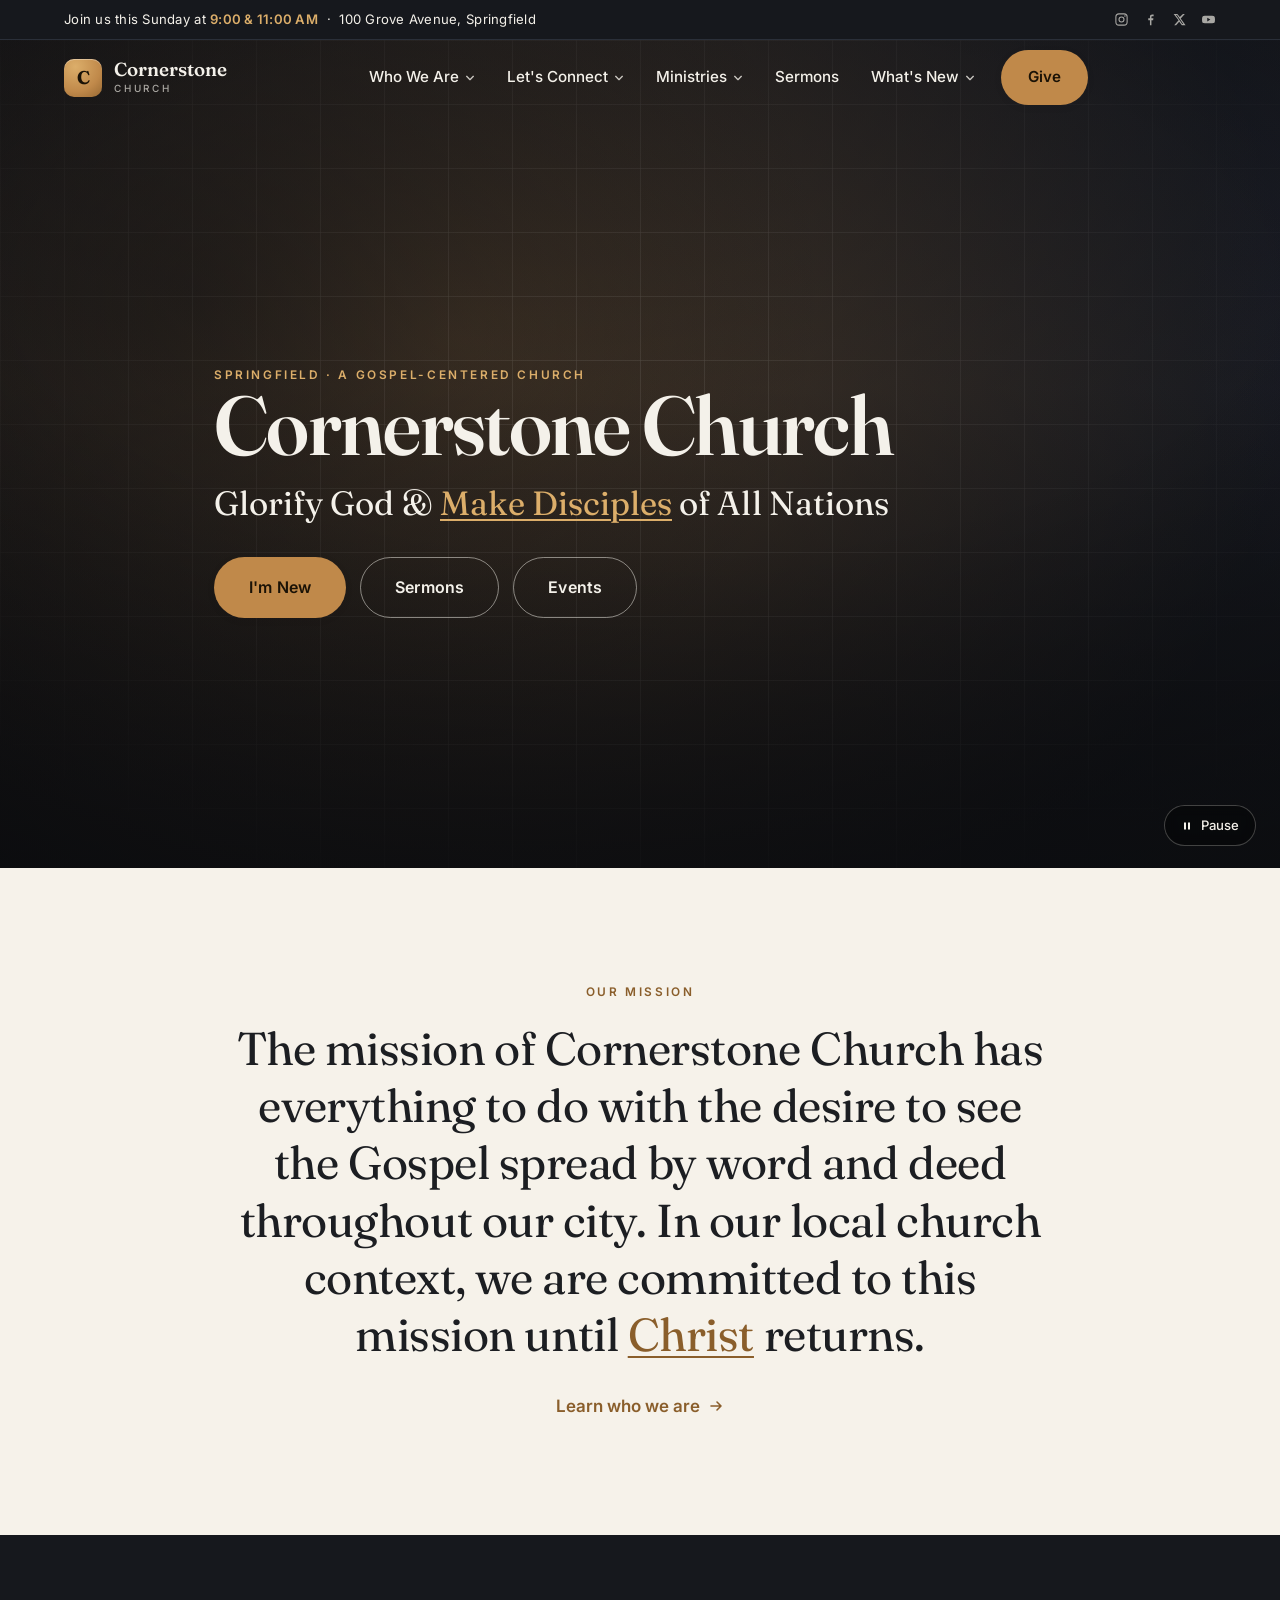
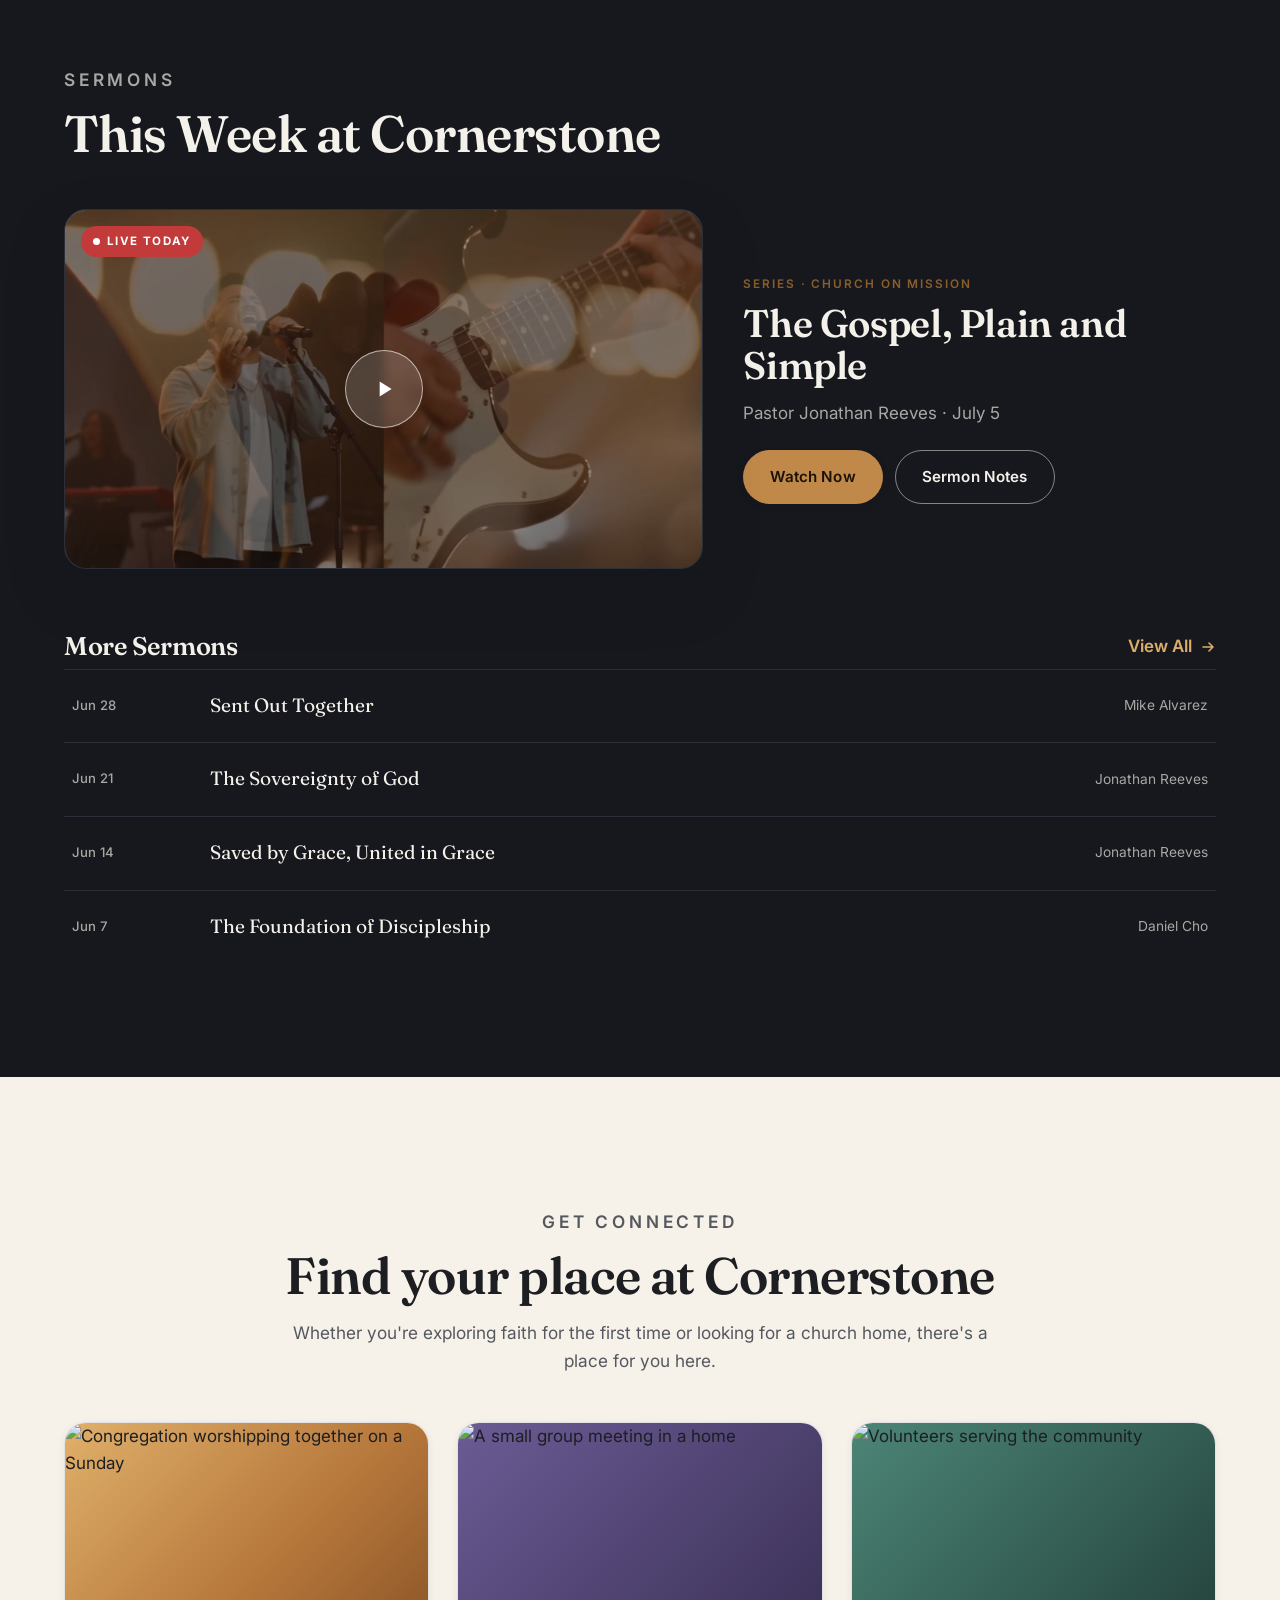
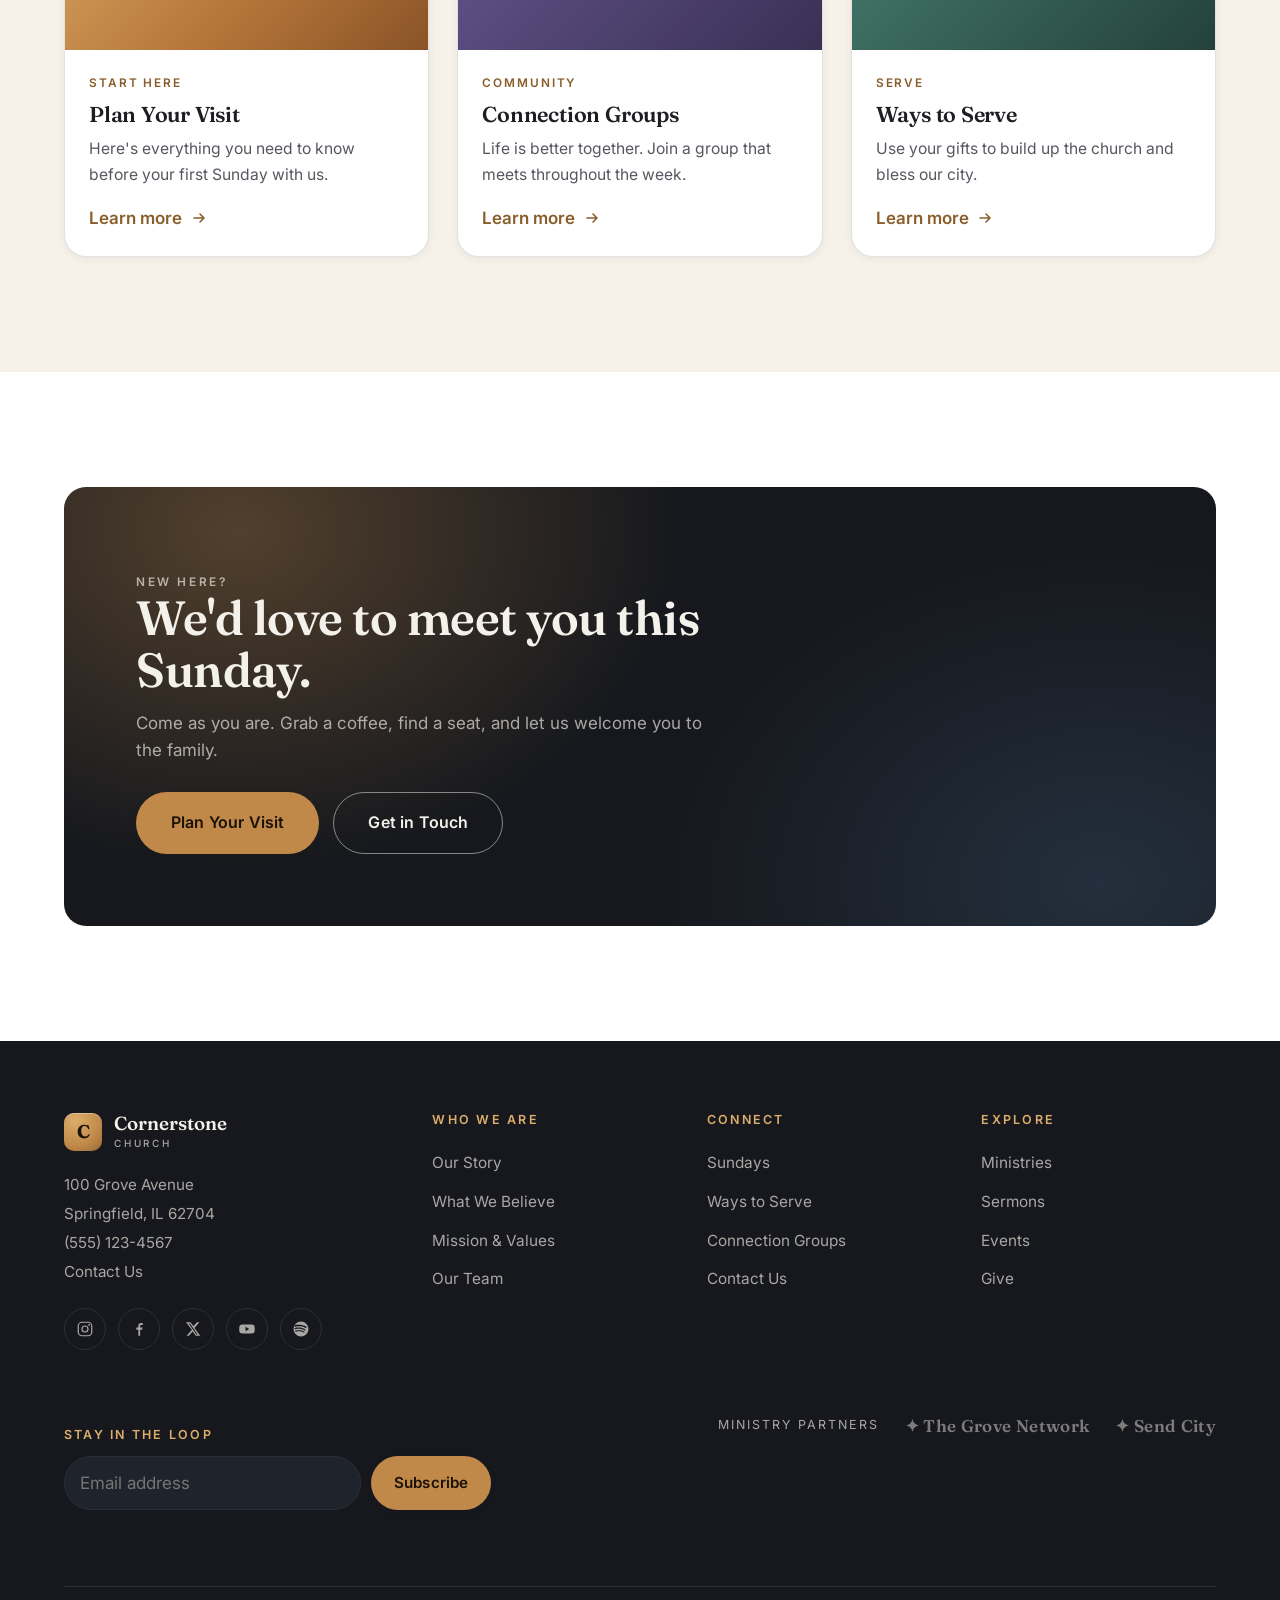
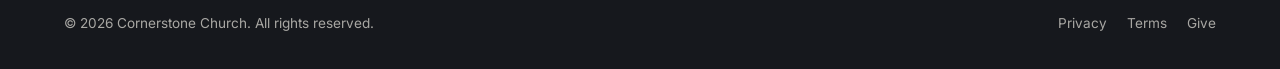
==== commit c59c059d: "Add files via upload" ====
--- a/index.html
+++ b/index.html
@@ -207,6 +207,7 @@
 
       <div class="sermon-feature">
         <div class="sermon-feature__media grad-cool reveal">
+          <img class="media-img" src="assets/video/worship-hero-poster.jpg" alt="Worship gathering">
           <span class="badge-live">Live Today</span>
           <div class="sermon-feature__play">
             <span class="play-btn"><svg width="26" height="26" viewBox="0 0 24 24" fill="currentColor"><path d="M8 5v14l11-7z"/></svg></span>
--- a/assets/css/styles.css
+++ b/assets/css/styles.css
@@ -395,6 +395,11 @@
 }
 /* Real images fill their media slot; the gradient class stays behind as fallback */
 .media-img { position: absolute; inset: 0; width: 100%; height: 100%; object-fit: cover; z-index: 1; }
+/* On video-player cards the image is the backdrop, dimmed so the play button pops */
+.sermon-feature__media .media-img { z-index: 0; filter: brightness(.6); }
+/* Faded topic backdrop behind sermon archive tiles — the gradient supplies the topic color */
+.card__media .media-img.is-faded { z-index: 0; opacity: .3; filter: grayscale(.45); }
+.card__media-fallback { z-index: 1; }
 .card__body { padding: 24px; display: flex; flex-direction: column; gap: 10px; flex: 1; }
 .card__tag { font-size: .74rem; text-transform: uppercase; letter-spacing: .16em; font-weight: 600; color: var(--accent-ink); }
 .card__title { font-size: 1.35rem; }
@@ -513,10 +518,13 @@
 .field { display: grid; gap: 7px; }
 .field label { font-size: .85rem; font-weight: 600; letter-spacing: .02em; }
 .field input, .field textarea, .field select {
+  width: 100%; min-width: 0; max-width: 100%; box-sizing: border-box;
   font: inherit; padding: 13px 15px; border-radius: 11px;
   border: 1.5px solid var(--line-strong); background: var(--paper); color: var(--text);
   transition: border-color .2s var(--ease), box-shadow .2s var(--ease);
 }
+/* Prevent grid children from overflowing their tracks (form card, splits) */
+.form, .form__row, .split > * { min-width: 0; }
 .field input:focus, .field textarea:focus, .field select:focus {
   outline: none; border-color: var(--accent); box-shadow: 0 0 0 4px rgba(192,137,74,.18);
 }
